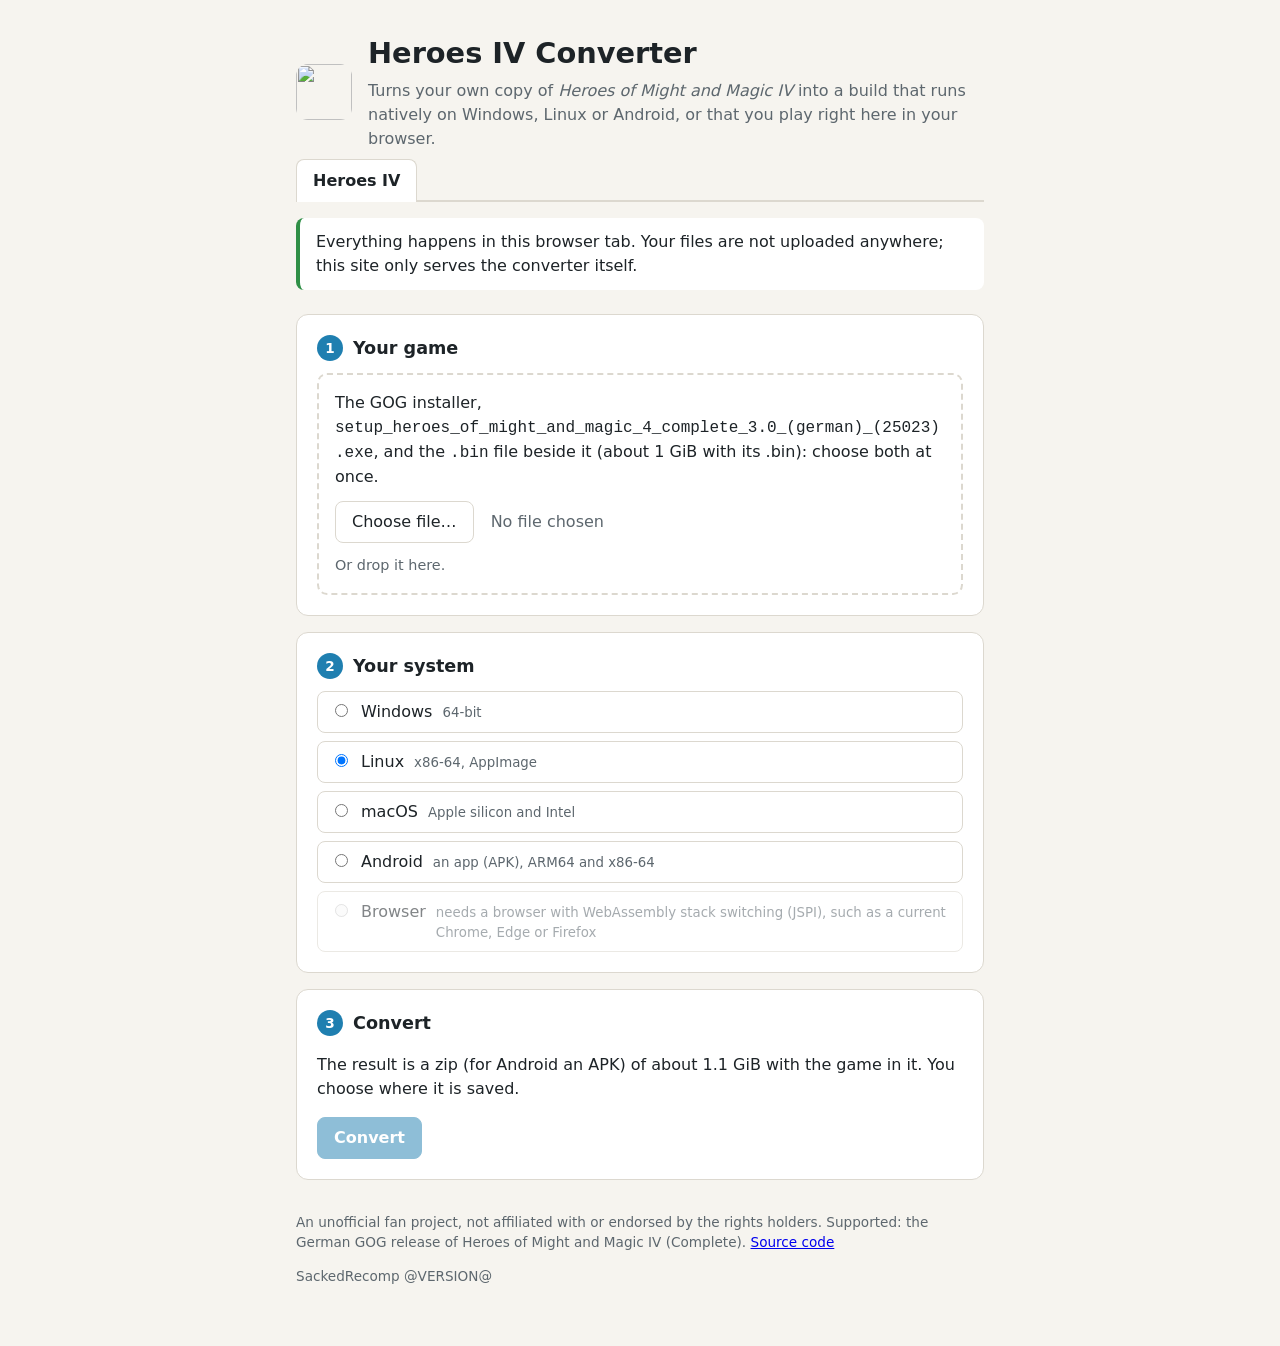
==== web/index.html @ 9e88e75e "M0: shared toolchain, runtime, HLE and platform from HoMM4Recomp The recompiler, runtime, HLE and pl" ====
<!doctype html>
<!-- SPDX-License-Identifier: MIT -->
<html lang="en">
<head>
<meta charset="utf-8">
<meta name="viewport" content="width=device-width, initial-scale=1">
<title>Heroes IV Converter</title>
<meta name="description" content="Turn your own copy of Heroes of Might and Magic IV into a native build for Windows, Linux or Android, or play it in your browser. Nothing is uploaded.">
<link rel="icon" href="heroes4.svg" type="image/svg+xml">
<link rel="stylesheet" href="style.css">
</head>
<body>
<main>
  <header>
    <img class="game-icon" src="heroes4.svg" alt="" width="56" height="56">
    <div>
      <h1>Heroes IV Converter</h1>
      <p class="lede">Turns your own copy of <em id="game-name">Heroes of Might and Magic IV</em> into a build that runs natively on Windows, Linux or Android, or that you play right here in your browser.</p>
    </div>
  </header>

  <nav class="tabs" role="tablist" aria-label="Game">
    <button type="button" role="tab" data-game="heroes4">Heroes IV</button>
  </nav>

  <p class="local">Everything happens in this browser tab. Your files are not uploaded anywhere; this site only serves the converter itself.</p>

  <section class="card" id="step-file">
    <h2><span class="step">1</span> Your game</h2>
    <div id="drop" class="drop">
      <p id="source-gog">The GOG installer, <code id="installer">setup_heroes_of_might_and_magic_4_complete_3.0_(german)_(25023).exe</code>, and the <code>.bin</code> file beside it (<span id="installer-size">about 1 GiB</span>): choose both at once.</p>
      <p id="source-zip" hidden>A zip of the game installed from its German CD (<span id="zip-size">about 280 MiB</span>): zip the folder the game was installed to, with <code>Game.exe</code> and <code>DataX</code> in it.</p>
      <button id="choose" type="button">Choose file…</button>
      <span id="file-name" class="file-name">No file chosen</span>
      <input id="file" type="file" accept=".exe,.zip,.bin" multiple hidden>
      <p class="hint">Or drop it here.</p>
    </div>
  </section>

  <section class="card" id="step-system">
    <h2><span class="step">2</span> Your system</h2>
    <fieldset class="systems">
      <legend class="sr-only">System</legend>
      <label><input type="radio" name="system" value="windows"> Windows <small>64-bit</small></label>
      <label><input type="radio" name="system" value="linux"> Linux <small>x86-64, AppImage</small></label>
      <label><input type="radio" name="system" value="macos"> macOS <small>Apple silicon and Intel</small></label>
      <label><input type="radio" name="system" value="android"> Android <small>an app (APK), ARM64 and x86-64</small></label>
      <label id="web-choice"><input type="radio" name="system" value="web"> Browser <small>play here, without installing anything</small></label>
    </fieldset>
  </section>

  <section id="stored" class="card stored" hidden>
    <h2><img class="game-icon" src="heroes4.svg" alt="" width="28" height="28"><span><span id="stored-title">Heroes IV</span> is in this browser</span></h2>
    <p id="stored-info"></p>
    <div class="actions">
      <a class="primary button play" href="play.html">Play</a>
      <button id="reconvert" type="button">Convert again</button>
      <button id="remove" type="button">Remove it from this browser</button>
    </div>
    <p class="warn">The installer (or zip) is needed only once. When a newer version of this site makes the game code differently, the player updates it from the stored game.</p>
  </section>

  <section class="card" id="step-convert">
    <h2><span class="step">3</span> Convert</h2>
    <p id="convert-note">The result is a zip (for Android an APK) of about 300 MiB with the game in it. You choose where it is saved.</p>
    <button id="start" class="primary" type="button" disabled>Convert</button>
  </section>

  <section id="progress-card" class="card" hidden aria-live="polite">
    <h2>Progress</h2>
    <div class="bar-row">
      <progress id="bar" max="100" value="0"></progress>
      <span id="bar-label" class="bar-label">0 %</span>
    </div>
    <ol id="stages" class="stages"></ol>
    <p class="elapsed">Elapsed: <span id="elapsed">0 s</span></p>
  </section>

  <p id="error" class="error" role="alert" hidden></p>

  <section id="result" class="card result" hidden>
    <h2>Done</h2>
    <p id="result-summary"></p>
    <p id="result-after"></p>
    <a id="download" class="primary button" hidden>Save the zip</a>
    <a id="play" class="primary button play" href="play.html" hidden>Play</a>
    <p id="result-warn" class="warn">The zip contains your copy of the game. Keep it for yourself; do not share it.</p>
  </section>

  <footer>
    <p>An unofficial fan project, not affiliated with or endorsed by the rights holders. Supported: the German GOG release of Heroes of Might and Magic IV (Complete). <a href="https://github.com/GameRecomp/SackedRecomp">Source code</a></p>
    <p class="version">SackedRecomp @VERSION@</p>
  </footer>
</main>
<script type="module" src="app.js"></script>
</body>
</html>
---- web/style.css ----
/* SPDX-License-Identifier: MIT */
:root {
  --bg: #f6f4ef;
  --card: #ffffff;
  --text: #1d2327;
  --muted: #5d676e;
  --line: #dcd8cf;
  --accent: #1f7fb0;
  --accent-text: #ffffff;
  --good: #2f8f46;
  --bad: #b3261e;
  --bad-bg: #fbe9e7;
  color-scheme: light;
}
@media (prefers-color-scheme: dark) {
  :root {
    --bg: #14181b;
    --card: #1d2327;
    --text: #e8ecee;
    --muted: #9aa6ad;
    --line: #2f383e;
    --accent: #4fb3e6;
    --accent-text: #0b1b24;
    --good: #5cc775;
    --bad: #ff8a80;
    --bad-bg: #3a1d1b;
    color-scheme: dark;
  }
}
* { box-sizing: border-box; }
[hidden] { display: none !important; }
body {
  margin: 0;
  background: var(--bg);
  color: var(--text);
  font: 16px/1.5 system-ui, -apple-system, "Segoe UI", Roboto, sans-serif;
}
main { max-width: 720px; margin: 0 auto; padding: 32px 16px 48px; }
header { display: flex; gap: 16px; align-items: center; margin-bottom: 8px; }
header img { border-radius: 12px; flex: none; }
h1 { font-size: 1.8rem; margin: 0; }
h2 { font-size: 1.1rem; margin: 0 0 12px; display: flex; align-items: center; gap: 10px; }
.lede { margin: 4px 0 0; color: var(--muted); }
.local { margin: 16px 0 24px; padding: 12px 16px; border-left: 4px solid var(--good); background: var(--card); border-radius: 8px; }
.card { background: var(--card); border: 1px solid var(--line); border-radius: 12px; padding: 20px; margin-bottom: 16px; }
.step {
  display: inline-grid; place-items: center; width: 26px; height: 26px; border-radius: 50%;
  background: var(--accent); color: var(--accent-text); font-size: 0.85rem; font-weight: 700;
}
.drop { border: 2px dashed var(--line); border-radius: 10px; padding: 16px; }
.drop.over { border-color: var(--accent); }
.drop p { margin: 0 0 12px; }
.drop .hint { margin: 12px 0 0; color: var(--muted); font-size: 0.9rem; }
.file-name { margin-left: 12px; color: var(--muted); overflow-wrap: anywhere; }
button, .button {
  font: inherit; padding: 8px 16px; border-radius: 8px; border: 1px solid var(--line);
  background: var(--card); color: var(--text); cursor: pointer; text-decoration: none; display: inline-block;
}
button:disabled { opacity: 0.5; cursor: default; }
.primary { background: var(--accent); color: var(--accent-text); border-color: var(--accent); font-weight: 600; }
.systems { border: 0; margin: 0; padding: 0; display: grid; gap: 8px; }
.systems label { display: flex; gap: 10px; align-items: baseline; padding: 8px 12px; border: 1px solid var(--line); border-radius: 8px; cursor: pointer; }
.systems small { color: var(--muted); }
.systems label.off { opacity: 0.55; cursor: not-allowed; }
.bar-row { display: flex; gap: 12px; align-items: center; }
progress { flex: 1; height: 14px; accent-color: var(--accent); }
.bar-label { min-width: 3.5em; text-align: right; font-variant-numeric: tabular-nums; }
.stages { list-style: none; padding: 0; margin: 16px 0 0; display: grid; gap: 6px; }
.stages li { display: flex; justify-content: space-between; gap: 12px; color: var(--muted); }
.stages li::before { content: "○"; margin-right: 8px; }
.stages li > span:first-child { flex: 1; }
.stages li[data-state="active"] { color: var(--text); font-weight: 600; }
.stages li[data-state="active"]::before { content: "◐"; color: var(--accent); }
.stages li[data-state="done"]::before { content: "✓"; color: var(--good); }
.stages li[data-state="failed"]::before { content: "✕"; color: var(--bad); }
.detail { font-weight: 400; font-variant-numeric: tabular-nums; text-align: right; }
.elapsed { margin: 12px 0 0; color: var(--muted); font-size: 0.9rem; }
.error { background: var(--bad-bg); color: var(--bad); border-radius: 8px; padding: 12px 16px; }
.warn { color: var(--muted); font-size: 0.9rem; margin-bottom: 0; }
footer { color: var(--muted); font-size: 0.85rem; margin-top: 32px; }
code { overflow-wrap: anywhere; }
.sr-only { position: absolute; width: 1px; height: 1px; overflow: hidden; clip: rect(0 0 0 0); }
@media (max-width: 520px) {
  header { align-items: flex-start; }
  .file-name { display: block; margin: 8px 0 0; }
}
.stored { border-color: var(--accent); }
.stored p { margin: 0 0 12px; }
.actions { display: flex; flex-wrap: wrap; gap: 8px; align-items: center; }

/* The player (play.html). */
body.player { background: #000; color: #e8ecee; color-scheme: dark; overflow: hidden; }
.player .stage { position: fixed; inset: 0; display: grid; place-items: center; }
.player canvas {
  /* The canvas is the game's frame; play.js sizes it on the page (the
   * scale setting) and the page centres it. */
  display: block; background: #000; outline: none;
}
.player.sharp canvas { image-rendering: pixelated; }
.player .bar select { font: inherit; }
.player .bar {
  position: fixed; top: 0; left: 0; right: 0; display: flex; gap: 8px; align-items: center;
  padding: 6px 10px; background: rgba(0, 0, 0, 0.6); font-size: 0.9rem; opacity: 0; transition: opacity 0.2s;
}
.player .bar:hover, .player .bar:focus-within, .player.idle .bar { opacity: 1; }
.player .bar .spacer { flex: 1; }
.player .bar a, .player .bar button, .player .bar label { color: #e8ecee; }
.player .bar button { background: rgba(255, 255, 255, 0.12); border-color: rgba(255, 255, 255, 0.25); padding: 4px 10px; }
.player .saved { color: #9aa6ad; }
.player .overlay {
  position: fixed; inset: 0; display: grid; place-items: center; background: #14181b; text-align: center; padding: 16px;
}
.player .overlay .card { max-width: 520px; background: #1d2327; border-color: #2f383e; color: #e8ecee; }
.player .overlay p { color: #9aa6ad; }
.player .overlay .error { text-align: left; white-space: pre-wrap; }
.playing .step { display: none; }

/* The game tabs. */
.tabs {
  display: flex;
  gap: 0.25rem;
  margin: 0 0 1rem;
  border-bottom: 2px solid var(--line, #d6cbb4);
}
.tabs button {
  border: 1px solid transparent;
  border-bottom: none;
  border-radius: 0.5rem 0.5rem 0 0;
  background: none;
  padding: 0.55rem 1rem;
  font: inherit;
  cursor: pointer;
  color: inherit;
  opacity: 0.7;
}
.tabs button.on {
  opacity: 1;
  font-weight: 600;
  background: var(--card, #fffaf0);
  border-color: var(--line, #d6cbb4);
  margin-bottom: -2px;
}
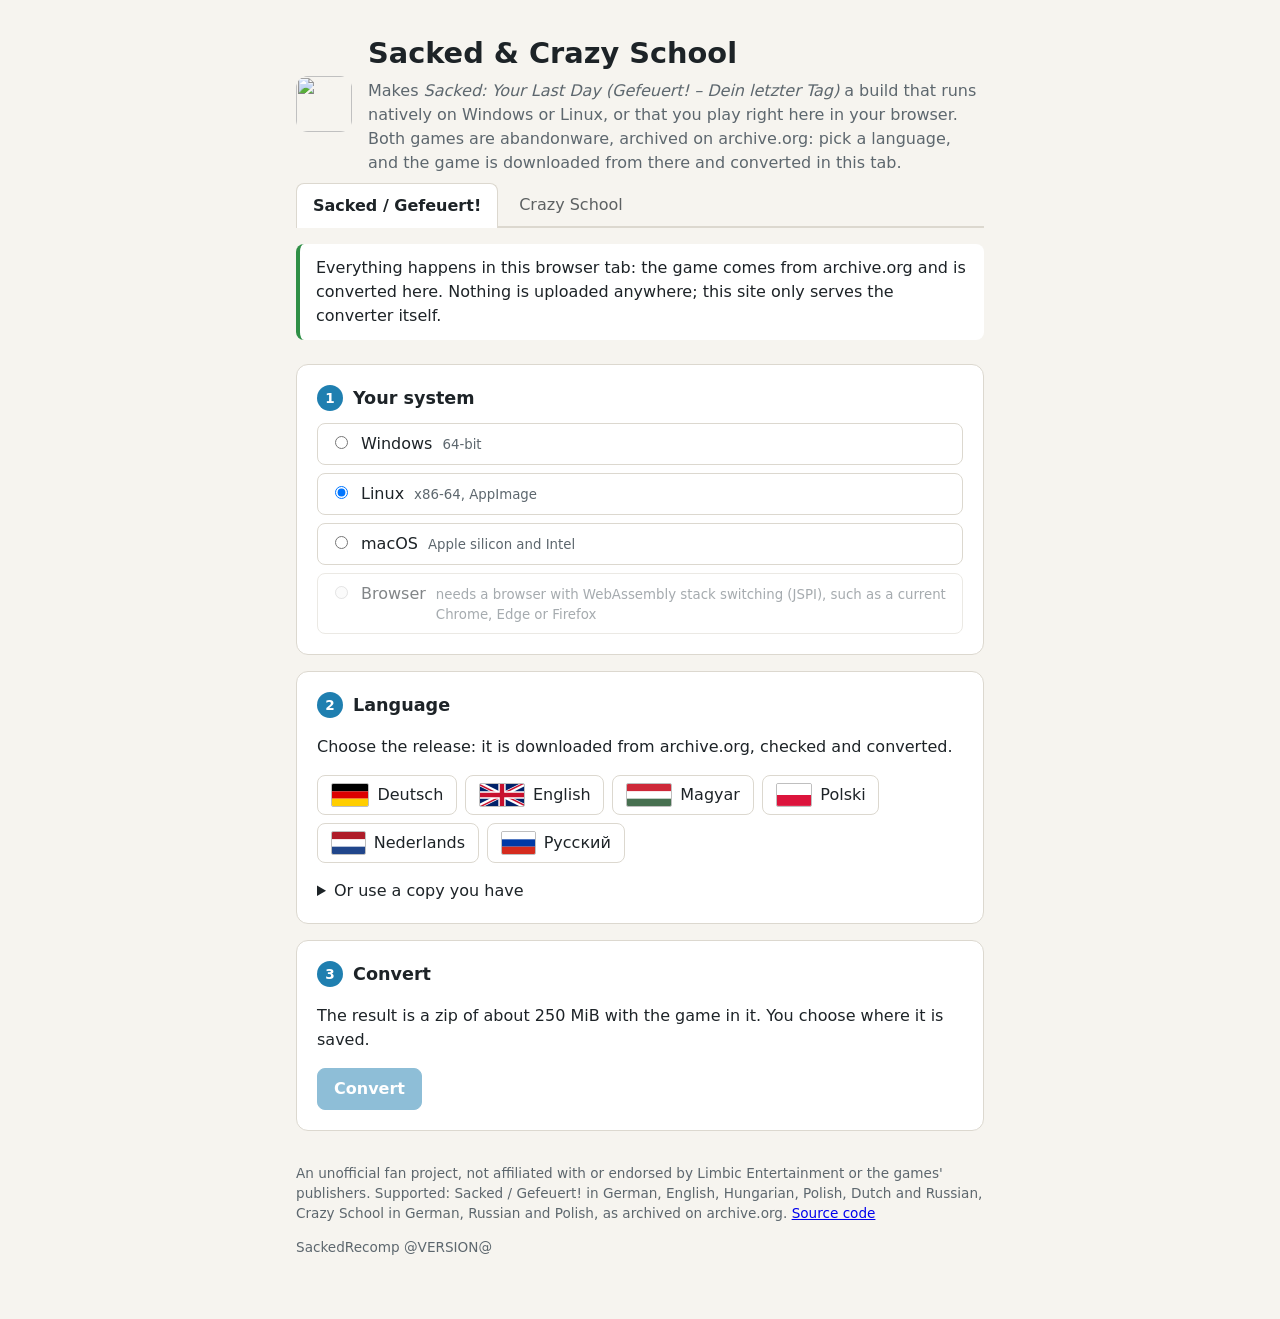
==== commit 36cd43ca: "Converter page: both games, the languages as flags, the download built in Choosing a language downlo" ====
--- a/web/index.html
+++ b/web/index.html
@@ -4,65 +4,70 @@
 <head>
 <meta charset="utf-8">
 <meta name="viewport" content="width=device-width, initial-scale=1">
-<title>Heroes IV Converter</title>
-<meta name="description" content="Turn your own copy of Heroes of Might and Magic IV into a native build for Windows, Linux or Android, or play it in your browser. Nothing is uploaded.">
-<link rel="icon" href="heroes4.svg" type="image/svg+xml">
+<title>Sacked Converter</title>
+<meta name="description" content="Sacked (Gefeuert!) and Crazy School, the abandonware games by Limbic Entertainment, as native builds for Windows and Linux, or to play in your browser. Pick a language: the game is downloaded from archive.org and converted in this tab.">
+<link rel="icon" href="sacked.svg" type="image/svg+xml">
 <link rel="stylesheet" href="style.css">
 </head>
 <body>
 <main>
   <header>
-    <img class="game-icon" src="heroes4.svg" alt="" width="56" height="56">
+    <img class="game-icon" src="sacked.svg" alt="" width="56" height="56">
     <div>
-      <h1>Heroes IV Converter</h1>
-      <p class="lede">Turns your own copy of <em id="game-name">Heroes of Might and Magic IV</em> into a build that runs natively on Windows, Linux or Android, or that you play right here in your browser.</p>
+      <h1>Sacked &amp; Crazy School</h1>
+      <p class="lede">Makes <em id="game-name">Sacked</em> a build that runs natively on Windows or Linux, or that you play right here in your browser. Both games are abandonware, archived on archive.org: pick a language, and the game is downloaded from there and converted in this tab.</p>
     </div>
   </header>
 
   <nav class="tabs" role="tablist" aria-label="Game">
-    <button type="button" role="tab" data-game="heroes4">Heroes IV</button>
+    <button type="button" role="tab" data-game="sacked">Sacked / Gefeuert!</button>
+    <button type="button" role="tab" data-game="crazyschool">Crazy School</button>
   </nav>
 
-  <p class="local">Everything happens in this browser tab. Your files are not uploaded anywhere; this site only serves the converter itself.</p>
-
-  <section class="card" id="step-file">
-    <h2><span class="step">1</span> Your game</h2>
-    <div id="drop" class="drop">
-      <p id="source-gog">The GOG installer, <code id="installer">setup_heroes_of_might_and_magic_4_complete_3.0_(german)_(25023).exe</code>, and the <code>.bin</code> file beside it (<span id="installer-size">about 1 GiB</span>): choose both at once.</p>
-      <p id="source-zip" hidden>A zip of the game installed from its German CD (<span id="zip-size">about 280 MiB</span>): zip the folder the game was installed to, with <code>Game.exe</code> and <code>DataX</code> in it.</p>
-      <button id="choose" type="button">Choose file…</button>
-      <span id="file-name" class="file-name">No file chosen</span>
-      <input id="file" type="file" accept=".exe,.zip,.bin" multiple hidden>
-      <p class="hint">Or drop it here.</p>
-    </div>
-  </section>
+  <p class="local">Everything happens in this browser tab: the game comes from archive.org and is converted here. Nothing is uploaded anywhere; this site only serves the converter itself.</p>
 
   <section class="card" id="step-system">
-    <h2><span class="step">2</span> Your system</h2>
+    <h2><span class="step">1</span> Your system</h2>
     <fieldset class="systems">
       <legend class="sr-only">System</legend>
       <label><input type="radio" name="system" value="windows"> Windows <small>64-bit</small></label>
       <label><input type="radio" name="system" value="linux"> Linux <small>x86-64, AppImage</small></label>
       <label><input type="radio" name="system" value="macos"> macOS <small>Apple silicon and Intel</small></label>
-      <label><input type="radio" name="system" value="android"> Android <small>an app (APK), ARM64 and x86-64</small></label>
       <label id="web-choice"><input type="radio" name="system" value="web"> Browser <small>play here, without installing anything</small></label>
     </fieldset>
   </section>
 
+  <section class="card" id="step-file">
+    <h2><span class="step">2</span> Language</h2>
+    <p>Choose the release: it is downloaded from archive.org, checked and converted.</p>
+    <div id="languages" class="languages" role="group" aria-label="Language"></div>
+    <p id="download-note" class="file-name"></p>
+    <details class="own">
+      <summary>Or use a copy you have</summary>
+      <div id="drop" class="drop">
+        <p>The CD image or installer of one of these releases, as archived (for example <code id="installer">sd-gefeg.bin</code>).</p>
+        <button id="choose" type="button">Choose file…</button>
+        <span id="file-name" class="file-name">No file chosen</span>
+        <input id="file" type="file" accept=".exe,.zip,.bin,.iso,.img" hidden>
+        <p class="hint">Or drop it here.</p>
+      </div>
+    </details>
+  </section>
+
   <section id="stored" class="card stored" hidden>
-    <h2><img class="game-icon" src="heroes4.svg" alt="" width="28" height="28"><span><span id="stored-title">Heroes IV</span> is in this browser</span></h2>
+    <h2><img class="game-icon" src="sacked.svg" alt="" width="28" height="28"><span><span id="stored-title">Sacked</span> is in this browser</span></h2>
     <p id="stored-info"></p>
     <div class="actions">
       <a class="primary button play" href="play.html">Play</a>
       <button id="reconvert" type="button">Convert again</button>
       <button id="remove" type="button">Remove it from this browser</button>
     </div>
-    <p class="warn">The installer (or zip) is needed only once. When a newer version of this site makes the game code differently, the player updates it from the stored game.</p>
+    <p class="warn">The game is downloaded only once. When a newer version of this site makes the game code differently, the player updates it from the stored game.</p>
   </section>
 
   <section class="card" id="step-convert">
     <h2><span class="step">3</span> Convert</h2>
-    <p id="convert-note">The result is a zip (for Android an APK) of about 300 MiB with the game in it. You choose where it is saved.</p>
+    <p id="convert-note">The result is a zip of about 250 MiB with the game in it. You choose where it is saved.</p>
     <button id="start" class="primary" type="button" disabled>Convert</button>
   </section>
 
@@ -84,11 +89,11 @@
     <p id="result-after"></p>
     <a id="download" class="primary button" hidden>Save the zip</a>
     <a id="play" class="primary button play" href="play.html" hidden>Play</a>
-    <p id="result-warn" class="warn">The zip contains your copy of the game. Keep it for yourself; do not share it.</p>
+    <p id="result-warn" class="warn">The zip contains the game. It is abandonware as archived on archive.org; the rights stay with their holders.</p>
   </section>
 
   <footer>
-    <p>An unofficial fan project, not affiliated with or endorsed by the rights holders. Supported: the German GOG release of Heroes of Might and Magic IV (Complete). <a href="https://github.com/GameRecomp/SackedRecomp">Source code</a></p>
+    <p>An unofficial fan project, not affiliated with or endorsed by Limbic Entertainment or the games' publishers. Supported: Sacked / Gefeuert! in German, English, Hungarian, Polish, Dutch and Russian, Crazy School in German, Russian and Polish, as archived on archive.org. <a href="https://github.com/GameRecomp/SackedRecomp">Source code</a></p>
     <p class="version">SackedRecomp @VERSION@</p>
   </footer>
 </main>
--- a/web/style.css
+++ b/web/style.css
@@ -140,3 +140,29 @@
   border-color: var(--line, #d6cbb4);
   margin-bottom: -2px;
 }
+
+/* The languages, as flags */
+.languages {
+  display: flex;
+  flex-wrap: wrap;
+  gap: 0.5rem;
+  margin: 0.5rem 0;
+}
+.language {
+  display: inline-flex;
+  align-items: center;
+  gap: 0.5rem;
+  padding: 0.45rem 0.8rem;
+}
+.language img {
+  height: 24px;
+  width: auto;
+  border: 1px solid rgba(0, 0, 0, 0.25);
+  border-radius: 2px;
+}
+details.own {
+  margin-top: 1rem;
+}
+details.own summary {
+  cursor: pointer;
+}
